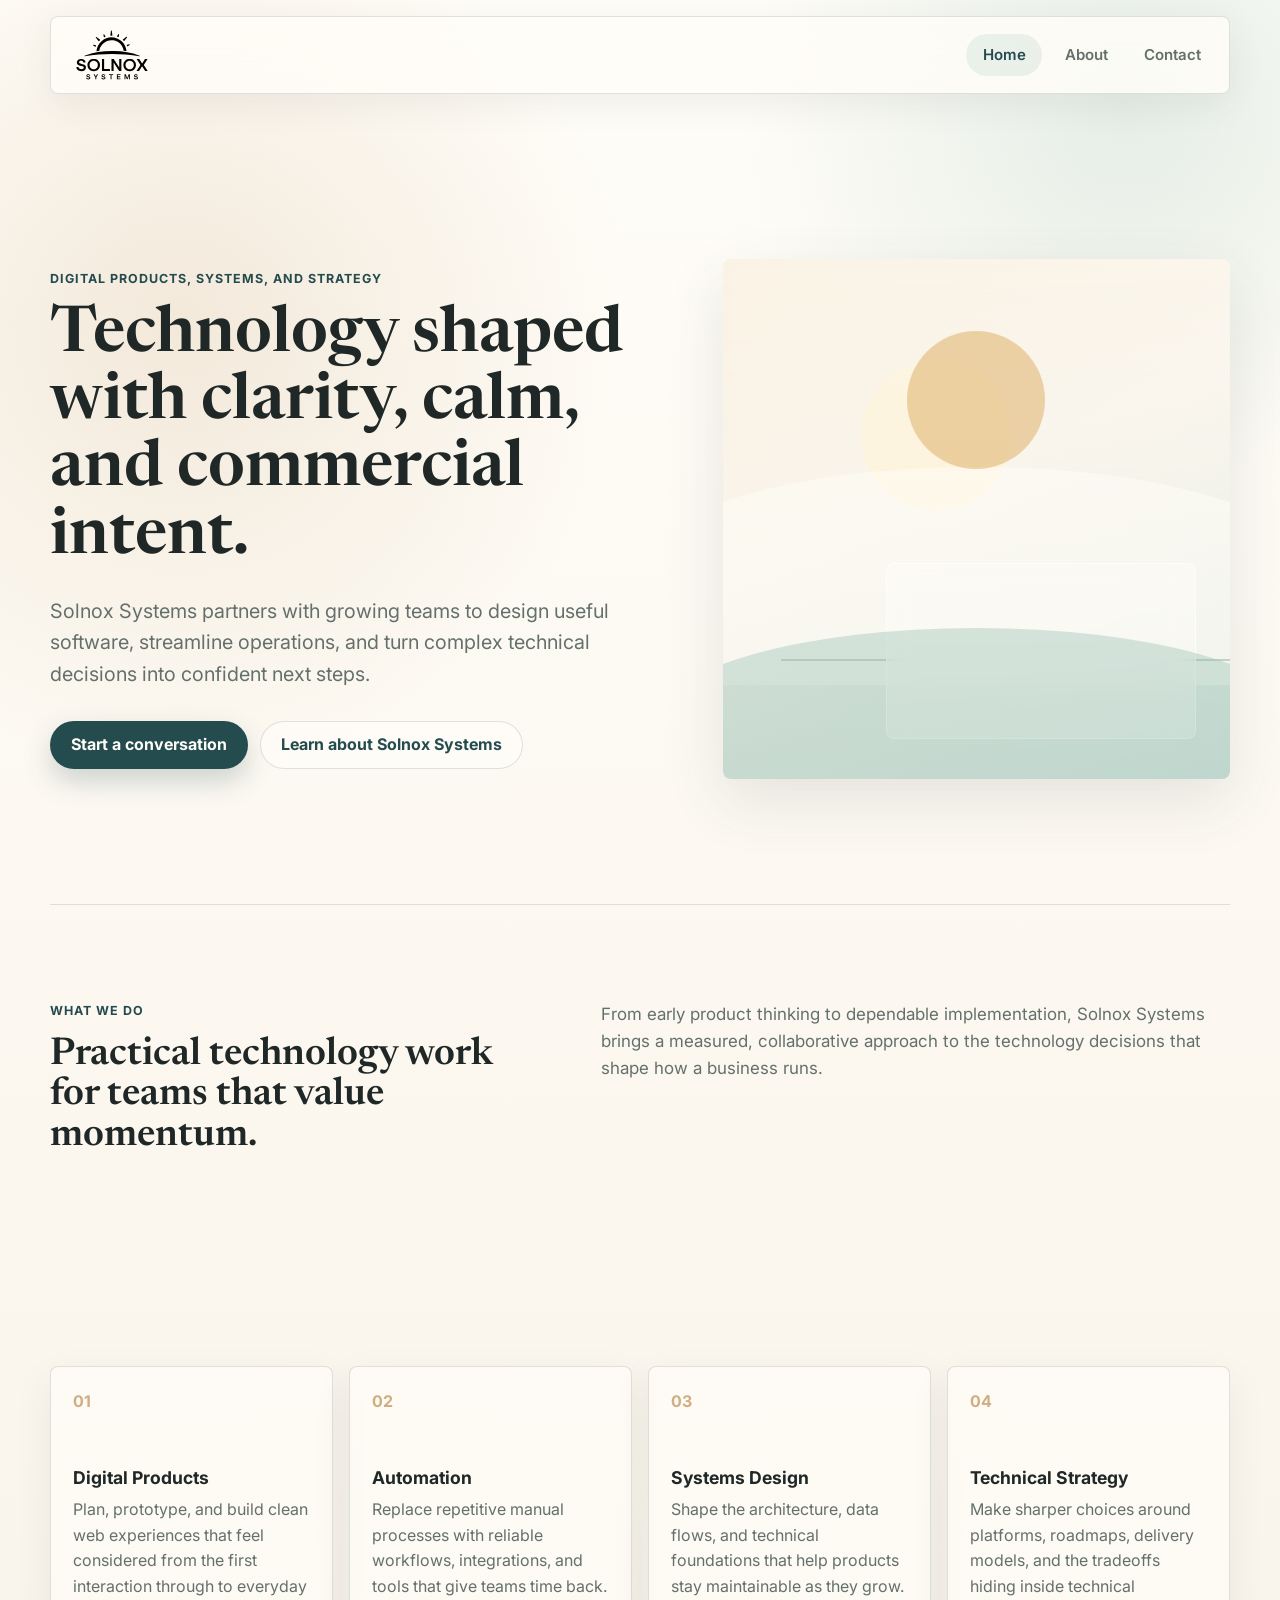
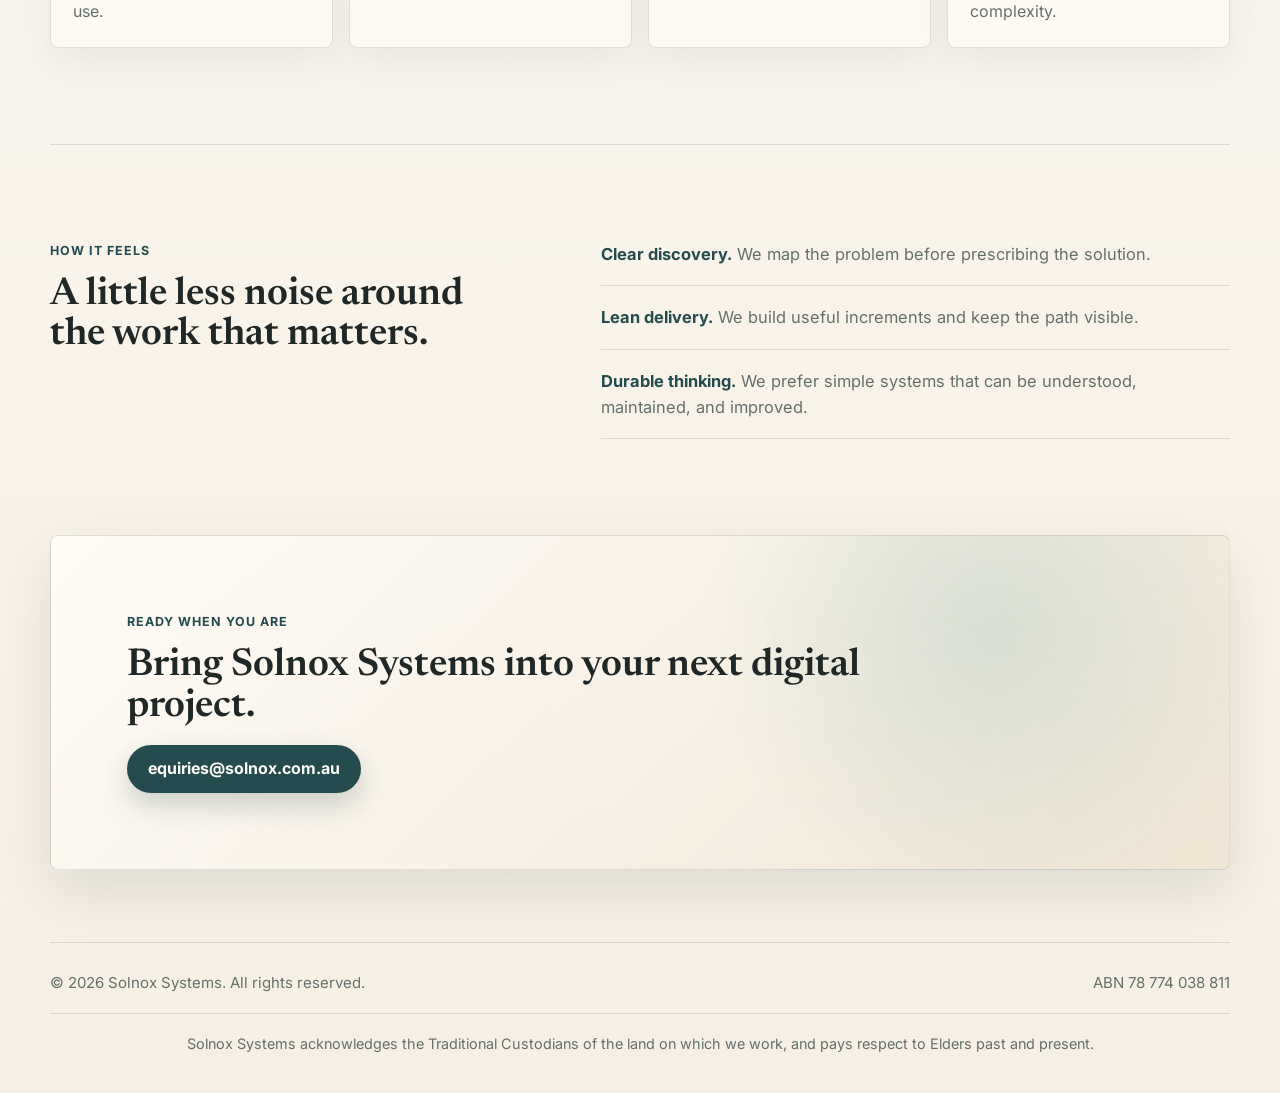
==== index.html @ 491b3a0f "Initial Website Template" ====
<!doctype html>
<html lang="en">
  <head>
    <meta charset="utf-8">
    <meta name="viewport" content="width=device-width, initial-scale=1">
    <meta
      name="description"
      content="Solnox Systems helps teams design and build thoughtful digital products, automation, and resilient technology systems."
    >
    <title>Solnox Systems | Thoughtful Technology Systems</title>
    <link rel="preconnect" href="https://fonts.googleapis.com">
    <link rel="preconnect" href="https://fonts.gstatic.com" crossorigin>
    <link
      href="https://fonts.googleapis.com/css2?family=Inter:wght@400;500;600;700&family=Newsreader:opsz,wght@6..72,500;6..72,600&display=swap"
      rel="stylesheet"
    >
    <link rel="stylesheet" href="styles.css">
  </head>
  <body>
    <header class="site-header">
      <a class="brand" href="index.html" aria-label="Solnox Systems home">
        <img class="brand-logo" src="solnox.svg" alt="Solnox Systems">
      </a>
      <button class="nav-toggle" type="button" aria-expanded="false" aria-controls="site-nav">
        <span class="sr-only">Toggle navigation</span>
        <span></span>
        <span></span>
      </button>
      <nav class="site-nav" id="site-nav" aria-label="Primary navigation">
        <a class="active" href="index.html">Home</a>
        <a href="about.html">About</a>
        <a href="contact.html">Contact</a>
      </nav>
    </header>

    <main>
      <section class="hero">
        <div class="hero-art" aria-hidden="true">
          <span class="sun-disc"></span>
          <span class="shoreline"></span>
          <span class="glass-panel"></span>
        </div>
        <div class="hero-content">
          <p class="eyebrow">Digital products, systems, and strategy</p>
          <h1>Technology shaped with clarity, calm, and commercial intent.</h1>
          <p class="lead">
            Solnox Systems partners with growing teams to design useful software, streamline operations,
            and turn complex technical decisions into confident next steps.
          </p>
          <div class="button-row">
            <a class="button primary" href="contact.html">Start a conversation</a>
            <a class="button secondary" href="about.html">Learn about Solnox Systems</a>
          </div>
        </div>
      </section>

      <section class="section intro-band">
        <div class="section-heading">
          <p class="eyebrow">What we do</p>
          <h2>Practical technology work for teams that value momentum.</h2>
        </div>
        <p class="section-copy">
          From early product thinking to dependable implementation, Solnox Systems brings a measured,
          collaborative approach to the technology decisions that shape how a business runs.
        </p>
      </section>

      <section class="section services-grid" aria-label="Services">
        <article class="service-card">
          <span class="service-number">01</span>
          <h3>Digital Products</h3>
          <p>
            Plan, prototype, and build clean web experiences that feel considered from the first
            interaction through to everyday use.
          </p>
        </article>
        <article class="service-card">
          <span class="service-number">02</span>
          <h3>Automation</h3>
          <p>
            Replace repetitive manual processes with reliable workflows, integrations, and tools
            that give teams time back.
          </p>
        </article>
        <article class="service-card">
          <span class="service-number">03</span>
          <h3>Systems Design</h3>
          <p>
            Shape the architecture, data flows, and technical foundations that help products stay
            maintainable as they grow.
          </p>
        </article>
        <article class="service-card">
          <span class="service-number">04</span>
          <h3>Technical Strategy</h3>
          <p>
            Make sharper choices around platforms, roadmaps, delivery models, and the tradeoffs
            hiding inside technical complexity.
          </p>
        </article>
      </section>

      <section class="section split-section">
        <div>
          <p class="eyebrow">How it feels</p>
          <h2>A little less noise around the work that matters.</h2>
        </div>
        <div class="feature-list">
          <p>
            <strong>Clear discovery.</strong> We map the problem before prescribing the solution.
          </p>
          <p>
            <strong>Lean delivery.</strong> We build useful increments and keep the path visible.
          </p>
          <p>
            <strong>Durable thinking.</strong> We prefer simple systems that can be understood,
            maintained, and improved.
          </p>
        </div>
      </section>

      <section class="cta-section">
        <p class="eyebrow">Ready when you are</p>
        <h2>Bring Solnox Systems into your next digital project.</h2>
        <a class="button primary" href="mailto:equiries@solnox.com.au">equiries@solnox.com.au</a>
      </section>
    </main>

    <footer class="site-footer">
      <div class="footer-meta" aria-label="Company details">
        <p>&copy; <span id="year"></span> Solnox Systems. All rights reserved.</p>
        <span>ABN 78 774 038 811</span>
      </div>
      <p class="acknowledgement">
        Solnox Systems acknowledges the Traditional Custodians of the land on which we work, and
        pays respect to Elders past and present.
      </p>
    </footer>

    <script src="script.js"></script>
  </body>
</html>
---- styles.css ----
:root {
  --shell: #fbf7ef;
  --foam: #fffdf8;
  --sand: #e7d6bd;
  --warm-sand: #cfae84;
  --sea-glass: #8db9ad;
  --deep-sea: #244b4e;
  --ink: #202827;
  --muted: #64706b;
  --line: rgba(64, 83, 80, 0.16);
  --shadow: 0 22px 60px rgba(55, 70, 63, 0.12);
  --radius: 8px;
  --max-width: 1180px;
}

* {
  box-sizing: border-box;
}

html {
  scroll-behavior: smooth;
}

body {
  margin: 0;
  min-width: 320px;
  color: var(--ink);
  background:
    radial-gradient(circle at 14% 12%, rgba(207, 174, 132, 0.24), transparent 28rem),
    radial-gradient(circle at 88% 4%, rgba(141, 185, 173, 0.22), transparent 24rem),
    linear-gradient(180deg, var(--foam), var(--shell) 44%, #f6efe4);
  font-family: Inter, system-ui, -apple-system, BlinkMacSystemFont, "Segoe UI", sans-serif;
  line-height: 1.6;
}

body.nav-open {
  overflow: hidden;
}

a {
  color: inherit;
  text-decoration: none;
}

p,
h1,
h2,
h3 {
  margin-top: 0;
}

p {
  color: var(--muted);
}

.site-header {
  position: sticky;
  top: 0;
  z-index: 10;
  display: flex;
  align-items: center;
  justify-content: space-between;
  width: min(100% - 32px, var(--max-width));
  margin: 16px auto 0;
  padding: 12px 14px 12px 0;
  border: 1px solid var(--line);
  border-radius: var(--radius);
  background: rgba(255, 253, 248, 0.82);
  backdrop-filter: blur(18px);
  box-shadow: 0 10px 34px rgba(62, 70, 65, 0.08);
}

.brand {
  display: inline-flex;
  align-items: center;
  gap: 10px;
  font-weight: 700;
  letter-spacing: 0;
  margin-left: -10px;
}

.brand-logo {
  display: block;
  width: 158px;
  height: auto;
  max-height: 52px;
  object-fit: contain;
  transform: translateX(-8px);
}

.site-nav {
  display: flex;
  align-items: center;
  gap: 6px;
}

.site-nav a {
  min-width: 76px;
  padding: 9px 14px;
  border-radius: 999px;
  color: var(--muted);
  font-size: 0.94rem;
  font-weight: 600;
  text-align: center;
}

.site-nav a:hover,
.site-nav a.active {
  color: var(--deep-sea);
  background: rgba(141, 185, 173, 0.17);
}

.nav-toggle {
  display: none;
  width: 44px;
  height: 44px;
  border: 1px solid var(--line);
  border-radius: var(--radius);
  background: var(--foam);
}

.nav-toggle span:not(.sr-only) {
  display: block;
  width: 18px;
  height: 2px;
  margin: 5px auto;
  background: var(--deep-sea);
}

.sr-only {
  position: absolute;
  width: 1px;
  height: 1px;
  padding: 0;
  overflow: hidden;
  clip: rect(0, 0, 0, 0);
  white-space: nowrap;
  border: 0;
}

.hero,
.page-hero,
.contact-hero,
.section,
.cta-section {
  width: min(100% - 32px, var(--max-width));
  margin: 0 auto;
}

.hero {
  display: grid;
  grid-template-columns: minmax(0, 1.08fr) minmax(320px, 0.92fr);
  gap: clamp(32px, 6vw, 80px);
  align-items: center;
  min-height: calc(100vh - 90px);
  padding: clamp(48px, 8vw, 96px) 0 56px;
}

.hero-content {
  order: 1;
}

.hero-art {
  position: relative;
  order: 2;
  min-height: 520px;
  border-radius: 8px;
  overflow: hidden;
  background:
    linear-gradient(180deg, rgba(255, 253, 248, 0.52), rgba(255, 253, 248, 0.08)),
    radial-gradient(circle at 42% 34%, rgba(252, 238, 208, 0.98) 0 74px, transparent 76px),
    linear-gradient(160deg, #f5e7d1 0%, #f7f1e6 42%, #d7e4de 100%);
  box-shadow: var(--shadow);
}

.hero-art::before,
.hero-art::after {
  position: absolute;
  content: "";
  inset: auto -18% 18% -18%;
  height: 42%;
  border-radius: 50% 50% 0 0;
  background: rgba(255, 253, 248, 0.54);
}

.hero-art::after {
  inset: auto -12% -5% -12%;
  height: 34%;
  background: rgba(141, 185, 173, 0.35);
}

.sun-disc {
  position: absolute;
  top: 72px;
  left: 50%;
  width: 138px;
  height: 138px;
  border-radius: 50%;
  background: rgba(224, 180, 111, 0.56);
  transform: translateX(-50%);
}

.shoreline {
  position: absolute;
  right: -30px;
  bottom: 118px;
  left: 58px;
  height: 2px;
  background: rgba(36, 75, 78, 0.22);
}

.glass-panel {
  position: absolute;
  right: 34px;
  bottom: 40px;
  width: min(62%, 310px);
  min-height: 176px;
  border: 1px solid rgba(255, 255, 255, 0.64);
  border-radius: var(--radius);
  background: rgba(255, 253, 248, 0.42);
  backdrop-filter: blur(12px);
}

.eyebrow {
  margin-bottom: 14px;
  color: var(--deep-sea);
  font-size: 0.78rem;
  font-weight: 700;
  letter-spacing: 0.08em;
  text-transform: uppercase;
}

h1,
h2,
h3 {
  color: var(--ink);
  line-height: 1.05;
}

h1,
h2 {
  font-family: Newsreader, Georgia, serif;
  font-weight: 600;
}

h1 {
  max-width: 720px;
  margin-bottom: 24px;
  font-size: clamp(2.45rem, 5vw, 4.45rem);
}

h2 {
  margin-bottom: 18px;
  font-size: clamp(1.8rem, 3vw, 2.8rem);
}

h3 {
  margin-bottom: 10px;
  font-size: 1.1rem;
}

.lead {
  max-width: 680px;
  margin-bottom: 30px;
  font-size: clamp(1.05rem, 2vw, 1.24rem);
}

.button-row {
  display: flex;
  flex-wrap: wrap;
  gap: 12px;
}

.button {
  display: inline-flex;
  align-items: center;
  justify-content: center;
  min-height: 48px;
  padding: 0 20px;
  border: 1px solid transparent;
  border-radius: 999px;
  font-weight: 700;
  transition: transform 180ms ease, box-shadow 180ms ease, background 180ms ease;
}

.button:hover {
  transform: translateY(-2px);
}

.button.primary {
  color: #fffdf8;
  background: var(--deep-sea);
  box-shadow: 0 12px 28px rgba(36, 75, 78, 0.22);
}

.button.secondary {
  color: var(--deep-sea);
  border-color: var(--line);
  background: rgba(255, 253, 248, 0.74);
}

.button.full {
  width: 100%;
}

.section {
  padding: clamp(58px, 8vw, 96px) 0;
}

.intro-band,
.split-section,
.approach-section {
  display: grid;
  grid-template-columns: minmax(0, 0.86fr) minmax(0, 1.14fr);
  gap: clamp(28px, 6vw, 80px);
  align-items: start;
  border-top: 1px solid var(--line);
}

.section-heading h2 {
  max-width: 620px;
}

.section-copy {
  max-width: 650px;
  font-size: 1.06rem;
}

.services-grid,
.values-grid {
  display: grid;
  grid-template-columns: repeat(4, minmax(0, 1fr));
  gap: 16px;
}

.service-card,
.values-grid article,
.contact-panel,
.timeline article {
  border: 1px solid var(--line);
  border-radius: var(--radius);
  background: rgba(255, 253, 248, 0.68);
  box-shadow: 0 14px 38px rgba(55, 70, 63, 0.08);
}

.service-card {
  min-height: 270px;
  padding: 22px;
}

.service-number,
.timeline span {
  display: inline-flex;
  margin-bottom: 54px;
  color: var(--warm-sand);
  font-weight: 700;
}

.service-card p,
.values-grid p,
.timeline p {
  margin-bottom: 0;
}

.feature-list {
  display: grid;
  gap: 18px;
}

.feature-list p {
  margin-bottom: 0;
  padding-bottom: 18px;
  border-bottom: 1px solid var(--line);
  font-size: 1.03rem;
}

.feature-list strong {
  color: var(--deep-sea);
}

.cta-section {
  margin-bottom: 72px;
  padding: clamp(42px, 7vw, 76px);
  border: 1px solid var(--line);
  border-radius: var(--radius);
  background:
    radial-gradient(circle at 80% 28%, rgba(141, 185, 173, 0.28), transparent 18rem),
    linear-gradient(135deg, rgba(255, 253, 248, 0.88), rgba(231, 214, 189, 0.38));
  box-shadow: var(--shadow);
}

.cta-section h2 {
  max-width: 760px;
}

.page-hero,
.contact-hero {
  padding: clamp(72px, 11vw, 132px) 0 clamp(52px, 7vw, 88px);
}

.page-hero h1,
.contact-hero h1 {
  max-width: 760px;
  font-size: clamp(2.3rem, 4.4vw, 4.05rem);
}

.values-grid {
  grid-template-columns: repeat(3, minmax(0, 1fr));
}

.values-grid article {
  min-height: 190px;
  padding: 24px;
}

.timeline {
  display: grid;
  grid-template-columns: repeat(4, minmax(0, 1fr));
  gap: 14px;
}

.timeline article {
  padding: 22px;
}

.timeline span {
  margin-bottom: 36px;
}

.contact-hero {
  display: grid;
  grid-template-columns: minmax(0, 1.1fr) minmax(320px, 0.9fr);
  gap: clamp(30px, 6vw, 76px);
  align-items: center;
}

.contact-panel {
  padding: clamp(26px, 4vw, 38px);
  background:
    radial-gradient(circle at 80% 0%, rgba(141, 185, 173, 0.22), transparent 14rem),
    rgba(255, 253, 248, 0.8);
}

.email-link {
  display: block;
  margin-bottom: 22px;
  color: var(--deep-sea);
  font-size: clamp(1.25rem, 3vw, 1.8rem);
  font-family: Newsreader, Georgia, serif;
  overflow-wrap: anywhere;
}

.site-footer {
  display: grid;
  gap: 18px;
  width: min(100% - 32px, var(--max-width));
  margin: 0 auto;
  padding: 28px 0 38px;
  border-top: 1px solid var(--line);
  color: var(--muted);
  font-size: 0.94rem;
}

.footer-meta {
  display: flex;
  align-items: center;
  justify-content: space-between;
  gap: 18px;
}

.site-footer p {
  margin-bottom: 0;
}

.site-footer a {
  color: var(--deep-sea);
  font-weight: 700;
}

.acknowledgement {
  max-width: none;
  padding-top: 18px;
  border-top: 1px solid var(--line);
  font-size: 0.9rem;
  text-align: center;
  white-space: nowrap;
}

@media (max-width: 940px) {
  .hero,
  .contact-hero,
  .intro-band,
  .split-section,
  .approach-section {
    grid-template-columns: 1fr;
  }

  .hero {
    min-height: auto;
  }

  .hero-art {
    order: 1;
    min-height: 380px;
  }

  .hero-content {
    order: 2;
  }

  .services-grid,
  .timeline {
    grid-template-columns: repeat(2, minmax(0, 1fr));
  }
}

@media (max-width: 720px) {
  .site-header {
    width: min(100% - 24px, var(--max-width));
  }

  .nav-toggle {
    display: block;
  }

  .site-nav {
    position: fixed;
    top: 78px;
    right: 12px;
    left: 12px;
    display: none;
    flex-direction: column;
    align-items: stretch;
    padding: 12px;
    border: 1px solid var(--line);
    border-radius: var(--radius);
    background: rgba(255, 253, 248, 0.96);
    box-shadow: var(--shadow);
  }

  body.nav-open .site-nav {
    display: flex;
  }

  .site-nav a {
    width: 100%;
    border-radius: var(--radius);
  }

  .hero,
  .page-hero,
  .contact-hero,
  .section,
  .cta-section,
  .site-footer {
    width: min(100% - 24px, var(--max-width));
  }

  h1,
  .page-hero h1,
  .contact-hero h1 {
    font-size: clamp(2.2rem, 10vw, 3.3rem);
  }

  .hero-art {
    min-height: 320px;
  }

  .services-grid,
  .values-grid,
  .timeline {
    grid-template-columns: 1fr;
  }

  .service-card {
    min-height: 220px;
  }

  .service-number {
    margin-bottom: 34px;
  }

  .site-footer {
    gap: 16px;
  }

  .footer-meta {
    flex-direction: column;
    align-items: flex-start;
    justify-content: flex-start;
    gap: 6px;
  }

  .acknowledgement {
    white-space: normal;
  }
}

@media (max-width: 420px) {
  .brand {
    font-size: 0.98rem;
  }

  .brand-logo {
    width: 132px;
  }

  .button-row,
  .button {
    width: 100%;
  }

  .cta-section {
    padding: 32px 20px;
  }
}
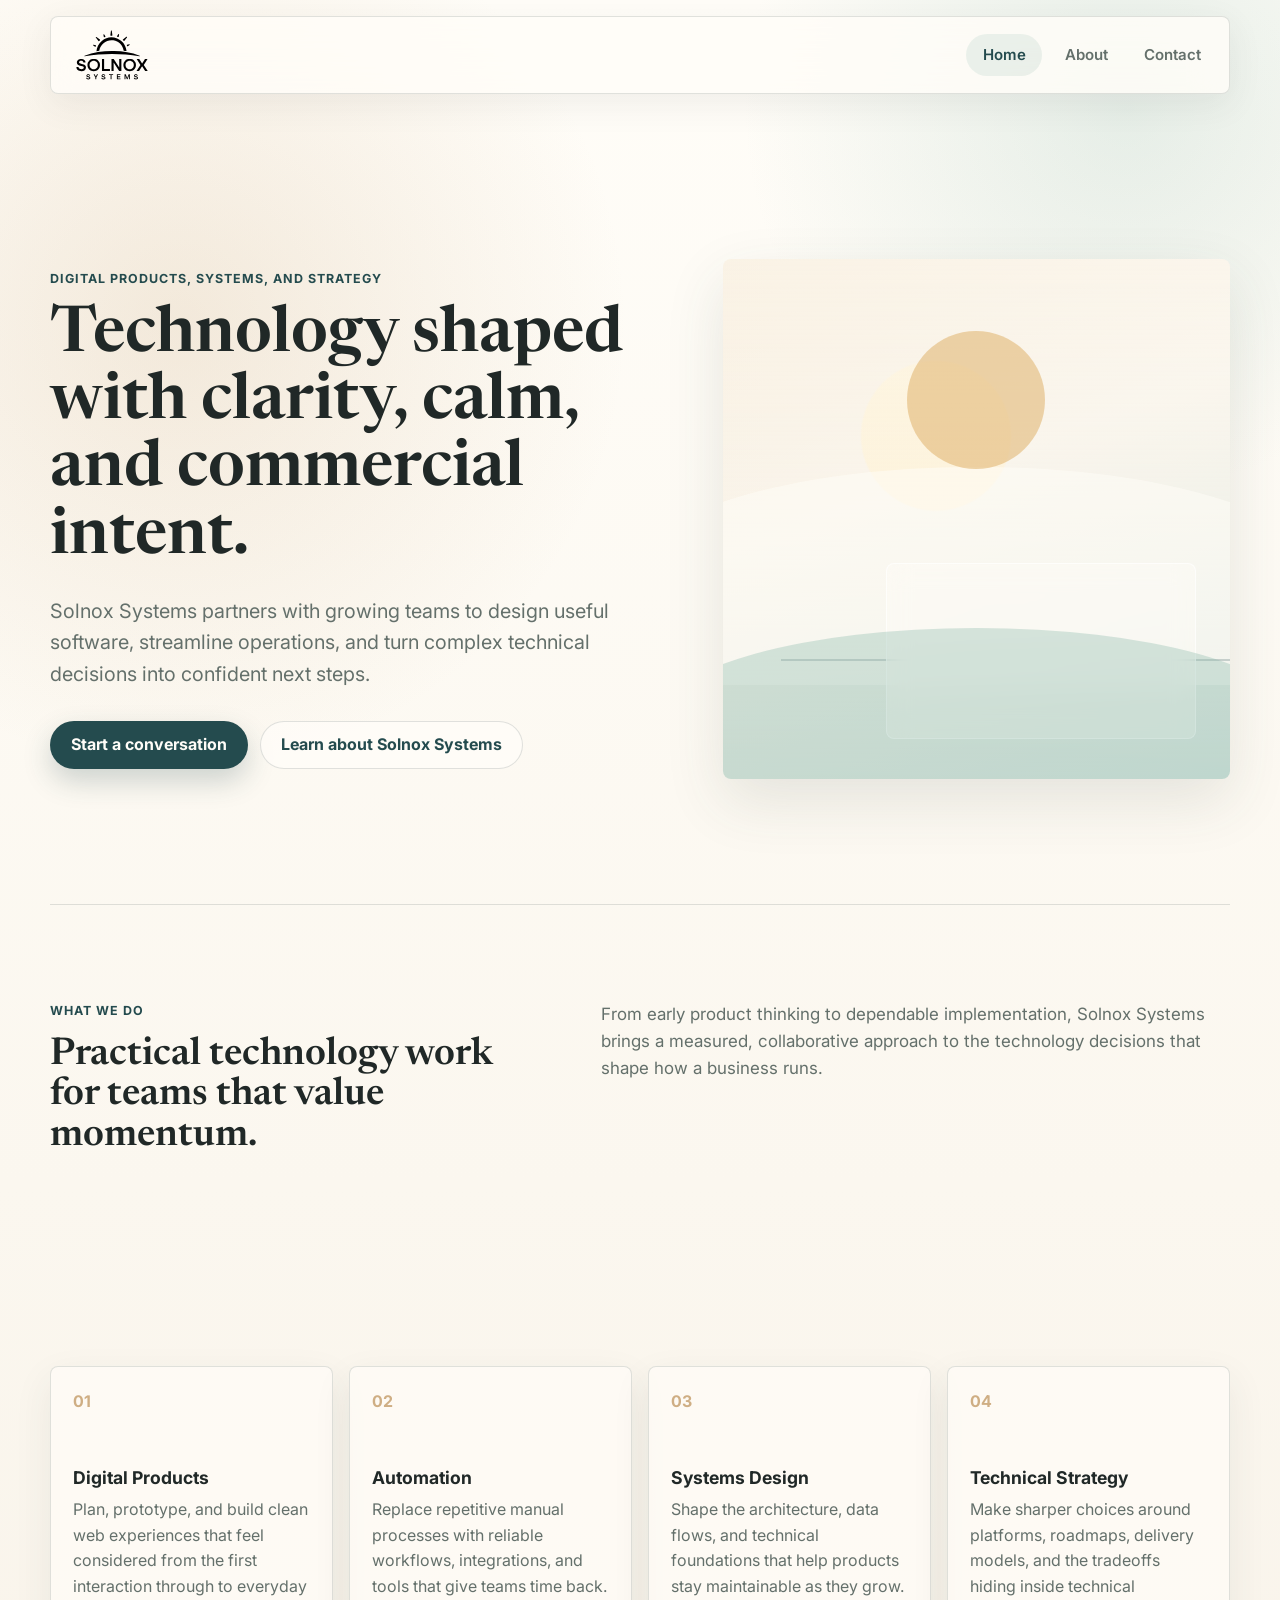
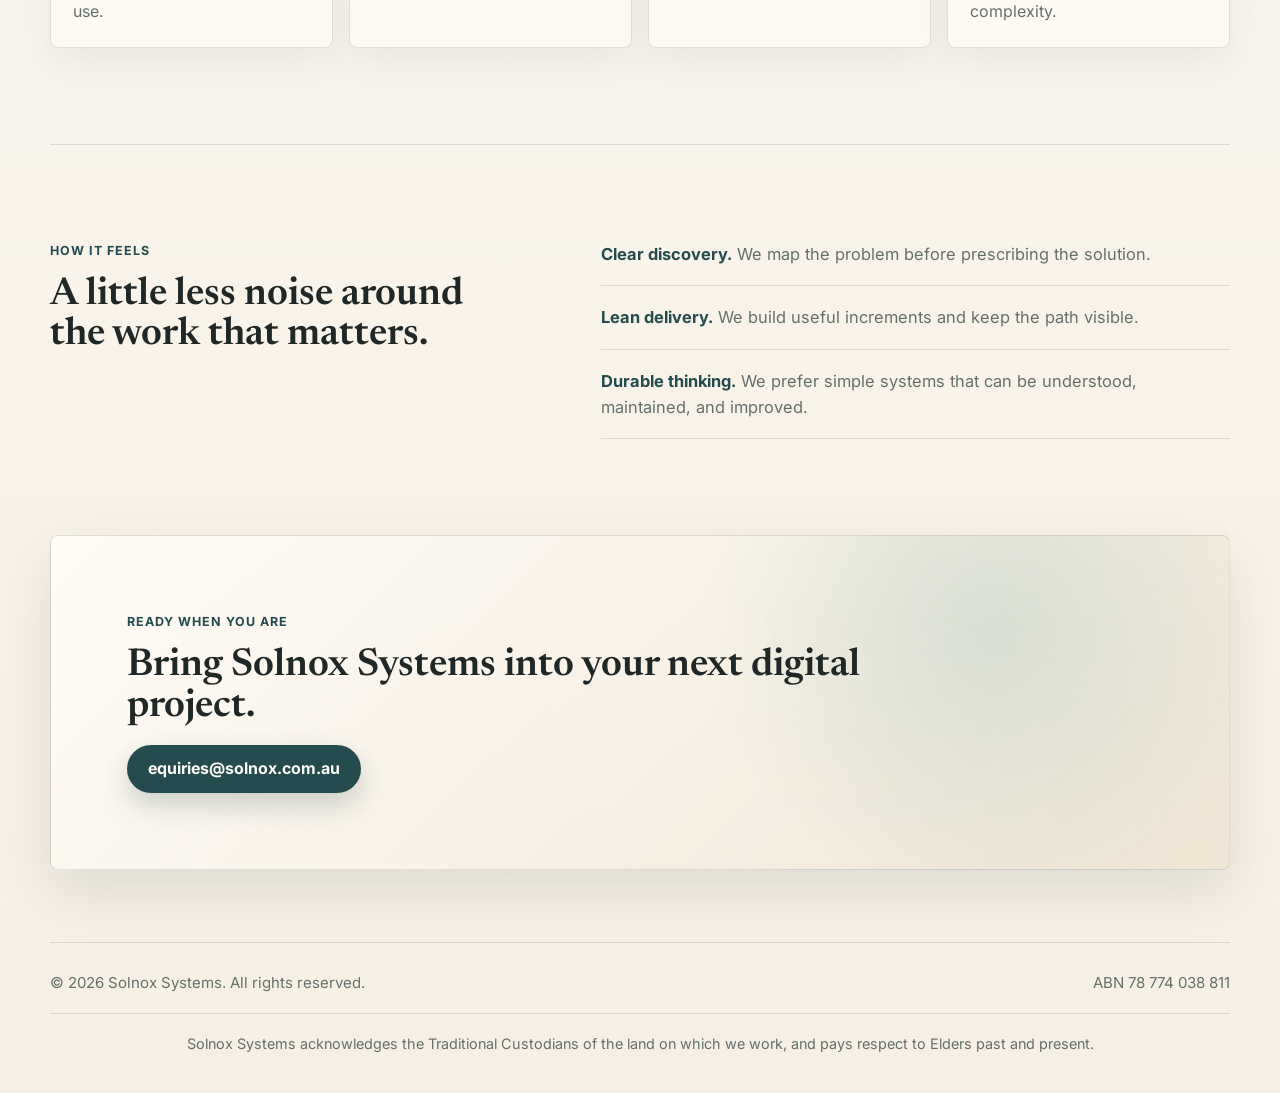
==== commit 186456dd: "Logo changes" ====
--- a/index.html
+++ b/index.html
@@ -8,6 +8,8 @@
       content="Solnox Systems helps teams design and build thoughtful digital products, automation, and resilient technology systems."
     >
     <title>Solnox Systems | Thoughtful Technology Systems</title>
+    <link rel="icon" href="logo/icon.png" type="image/png">
+    <link rel="apple-touch-icon" href="logo/icon.png">
     <link rel="preconnect" href="https://fonts.googleapis.com">
     <link rel="preconnect" href="https://fonts.gstatic.com" crossorigin>
     <link
@@ -19,7 +21,7 @@
   <body>
     <header class="site-header">
       <a class="brand" href="index.html" aria-label="Solnox Systems home">
-        <img class="brand-logo" src="solnox.svg" alt="Solnox Systems">
+        <img class="brand-logo" src="logo/header.svg" alt="Solnox Systems">
       </a>
       <button class="nav-toggle" type="button" aria-expanded="false" aria-controls="site-nav">
         <span class="sr-only">Toggle navigation</span>
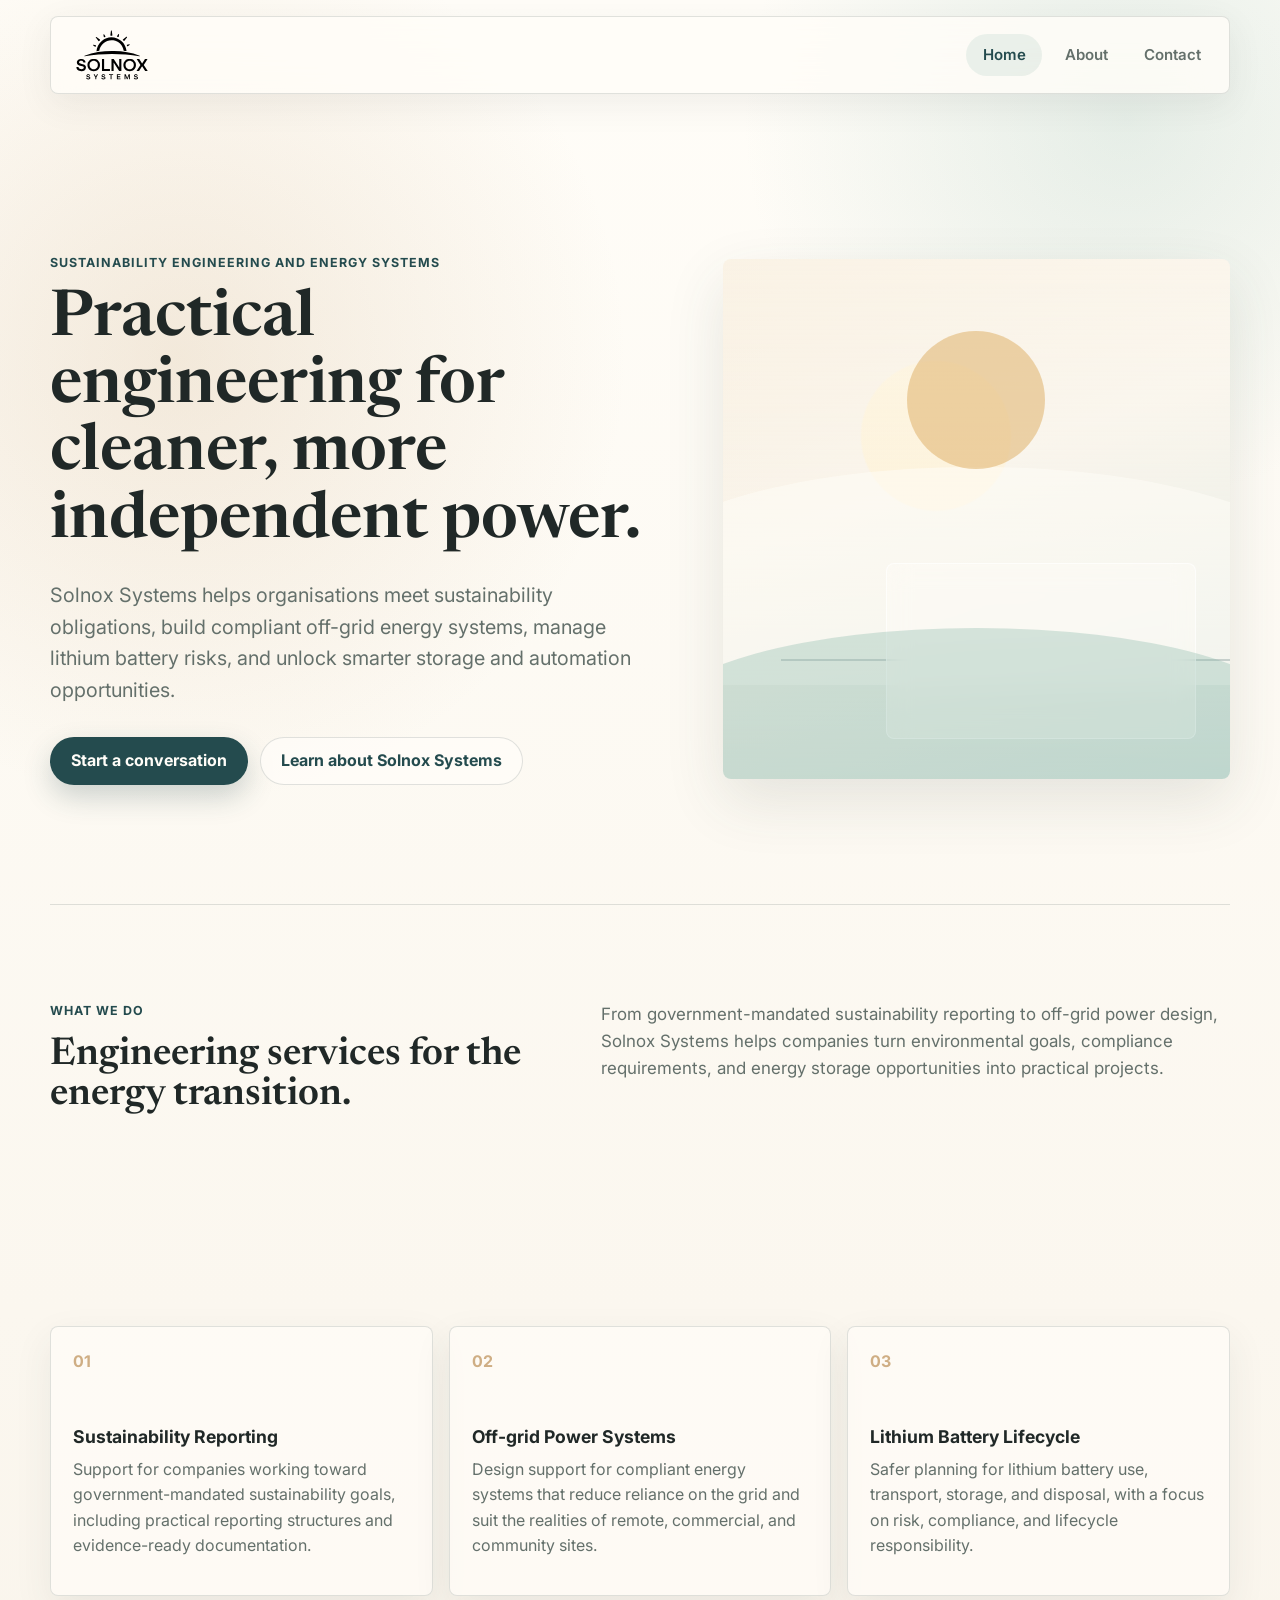
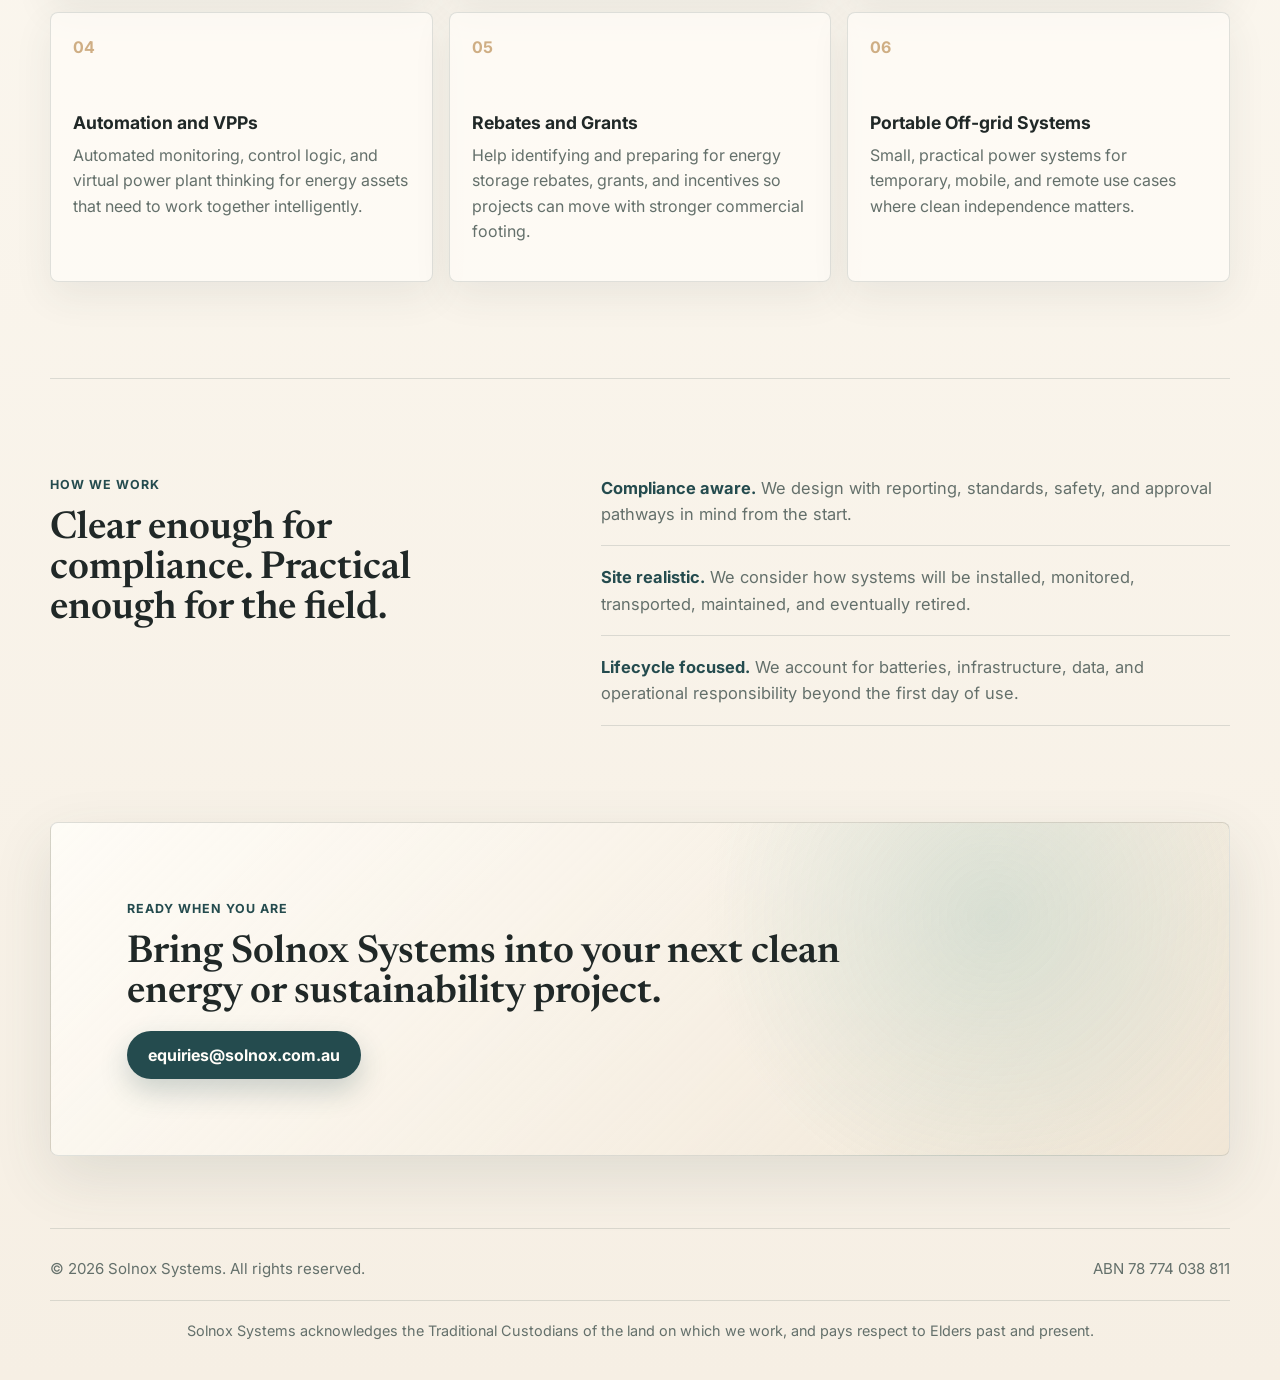
==== commit 0fb45d81: "Updated mission statement and made less generic" ====
--- a/index.html
+++ b/index.html
@@ -5,23 +5,23 @@
     <meta name="viewport" content="width=device-width, initial-scale=1">
     <meta
       name="description"
-      content="Solnox Systems helps teams design and build thoughtful digital products, automation, and resilient technology systems."
+      content="Solnox Systems helps companies plan compliant off-grid power, sustainability reporting, lithium battery logistics, virtual power plants, and energy storage projects."
     >
-    <title>Solnox Systems | Thoughtful Technology Systems</title>
-    <link rel="icon" href="logo/icon.png" type="image/png">
-    <link rel="apple-touch-icon" href="logo/icon.png">
+    <title>Solnox Systems | Sustainability Engineering Services</title>
+    <link rel="icon" href="/logo/icon.png" type="image/png">
+    <link rel="apple-touch-icon" href="/logo/icon.png">
     <link rel="preconnect" href="https://fonts.googleapis.com">
     <link rel="preconnect" href="https://fonts.gstatic.com" crossorigin>
     <link
       href="https://fonts.googleapis.com/css2?family=Inter:wght@400;500;600;700&family=Newsreader:opsz,wght@6..72,500;6..72,600&display=swap"
       rel="stylesheet"
     >
-    <link rel="stylesheet" href="styles.css">
+    <link rel="stylesheet" href="/styles.css">
   </head>
   <body>
     <header class="site-header">
-      <a class="brand" href="index.html" aria-label="Solnox Systems home">
-        <img class="brand-logo" src="logo/header.svg" alt="Solnox Systems">
+      <a class="brand" href="/" aria-label="Solnox Systems home">
+        <img class="brand-logo" src="/logo/header.svg" alt="Solnox Systems">
       </a>
       <button class="nav-toggle" type="button" aria-expanded="false" aria-controls="site-nav">
         <span class="sr-only">Toggle navigation</span>
@@ -29,9 +29,9 @@
         <span></span>
       </button>
       <nav class="site-nav" id="site-nav" aria-label="Primary navigation">
-        <a class="active" href="index.html">Home</a>
-        <a href="about.html">About</a>
-        <a href="contact.html">Contact</a>
+        <a class="active" href="/">Home</a>
+        <a href="/about">About</a>
+        <a href="/contact">Contact</a>
       </nav>
     </header>
 
@@ -43,15 +43,16 @@
           <span class="glass-panel"></span>
         </div>
         <div class="hero-content">
-          <p class="eyebrow">Digital products, systems, and strategy</p>
-          <h1>Technology shaped with clarity, calm, and commercial intent.</h1>
+          <p class="eyebrow">Sustainability engineering and energy systems</p>
+          <h1>Practical engineering for cleaner, more independent power.</h1>
           <p class="lead">
-            Solnox Systems partners with growing teams to design useful software, streamline operations,
-            and turn complex technical decisions into confident next steps.
+            Solnox Systems helps organisations meet sustainability obligations, build compliant
+            off-grid energy systems, manage lithium battery risks, and unlock smarter storage and
+            automation opportunities.
           </p>
           <div class="button-row">
-            <a class="button primary" href="contact.html">Start a conversation</a>
-            <a class="button secondary" href="about.html">Learn about Solnox Systems</a>
+            <a class="button primary" href="/contact">Start a conversation</a>
+            <a class="button secondary" href="/about">Learn about Solnox Systems</a>
           </div>
         </div>
       </section>
@@ -59,71 +60,90 @@
       <section class="section intro-band">
         <div class="section-heading">
           <p class="eyebrow">What we do</p>
-          <h2>Practical technology work for teams that value momentum.</h2>
+          <h2>Engineering services for the energy transition.</h2>
         </div>
         <p class="section-copy">
-          From early product thinking to dependable implementation, Solnox Systems brings a measured,
-          collaborative approach to the technology decisions that shape how a business runs.
+          From government-mandated sustainability reporting to off-grid power design, Solnox Systems
+          helps companies turn environmental goals, compliance requirements, and energy storage
+          opportunities into practical projects.
         </p>
       </section>
 
       <section class="section services-grid" aria-label="Services">
         <article class="service-card">
           <span class="service-number">01</span>
-          <h3>Digital Products</h3>
+          <h3>Sustainability Reporting</h3>
           <p>
-            Plan, prototype, and build clean web experiences that feel considered from the first
-            interaction through to everyday use.
+            Support for companies working toward government-mandated sustainability goals, including
+            practical reporting structures and evidence-ready documentation.
           </p>
         </article>
         <article class="service-card">
           <span class="service-number">02</span>
-          <h3>Automation</h3>
+          <h3>Off-grid Power Systems</h3>
           <p>
-            Replace repetitive manual processes with reliable workflows, integrations, and tools
-            that give teams time back.
+            Design support for compliant energy systems that reduce reliance on the grid and suit
+            the realities of remote, commercial, and community sites.
           </p>
         </article>
         <article class="service-card">
           <span class="service-number">03</span>
-          <h3>Systems Design</h3>
+          <h3>Lithium Battery Lifecycle</h3>
           <p>
-            Shape the architecture, data flows, and technical foundations that help products stay
-            maintainable as they grow.
+            Safer planning for lithium battery use, transport, storage, and disposal, with a focus
+            on risk, compliance, and lifecycle responsibility.
           </p>
         </article>
         <article class="service-card">
           <span class="service-number">04</span>
-          <h3>Technical Strategy</h3>
+          <h3>Automation and VPPs</h3>
           <p>
-            Make sharper choices around platforms, roadmaps, delivery models, and the tradeoffs
-            hiding inside technical complexity.
+            Automated monitoring, control logic, and virtual power plant thinking for energy assets
+            that need to work together intelligently.
+          </p>
+        </article>
+        <article class="service-card">
+          <span class="service-number">05</span>
+          <h3>Rebates and Grants</h3>
+          <p>
+            Help identifying and preparing for energy storage rebates, grants, and incentives so
+            projects can move with stronger commercial footing.
+          </p>
+        </article>
+        <article class="service-card">
+          <span class="service-number">06</span>
+          <h3>Portable Off-grid Systems</h3>
+          <p>
+            Small, practical power systems for temporary, mobile, and remote use cases where clean
+            independence matters.
           </p>
         </article>
       </section>
 
       <section class="section split-section">
         <div>
-          <p class="eyebrow">How it feels</p>
-          <h2>A little less noise around the work that matters.</h2>
+          <p class="eyebrow">How we work</p>
+          <h2>Clear enough for compliance. Practical enough for the field.</h2>
         </div>
         <div class="feature-list">
           <p>
-            <strong>Clear discovery.</strong> We map the problem before prescribing the solution.
+            <strong>Compliance aware.</strong> We design with reporting, standards, safety, and
+            approval pathways in mind from the start.
           </p>
           <p>
-            <strong>Lean delivery.</strong> We build useful increments and keep the path visible.
+            <strong>Site realistic.</strong> We consider how systems will be installed, monitored,
+            transported, maintained, and eventually retired.
           </p>
           <p>
-            <strong>Durable thinking.</strong> We prefer simple systems that can be understood,
-            maintained, and improved.
+            <strong>Lifecycle focused.</strong> We account for batteries, infrastructure, data, and
+            operational responsibility beyond the first day of use.
           </p>
         </div>
       </section>
 
       <section class="cta-section">
         <p class="eyebrow">Ready when you are</p>
-        <h2>Bring Solnox Systems into your next digital project.</h2>
+        <h2>Bring Solnox Systems into your next clean energy or sustainability project.</h2>
         <a class="button primary" href="mailto:equiries@solnox.com.au">equiries@solnox.com.au</a>
       </section>
     </main>
@@ -139,6 +159,6 @@
       </p>
     </footer>
 
-    <script src="script.js"></script>
+    <script src="/script.js"></script>
   </body>
 </html>
--- a/styles.css
+++ b/styles.css
@@ -329,7 +329,7 @@
 .services-grid,
 .values-grid {
   display: grid;
-  grid-template-columns: repeat(4, minmax(0, 1fr));
+  grid-template-columns: repeat(3, minmax(0, 1fr));
   gap: 16px;
 }
 
@@ -413,6 +413,77 @@
   padding: 24px;
 }
 
+.team-section {
+  border-top: 1px solid var(--line);
+}
+
+.team-intro {
+  display: grid;
+  grid-template-columns: minmax(0, 0.86fr) minmax(0, 1.14fr);
+  gap: clamp(28px, 6vw, 80px);
+  align-items: start;
+}
+
+.team-grid {
+  display: grid;
+  grid-template-columns: repeat(2, minmax(0, 1fr));
+  gap: 18px;
+  margin-top: 28px;
+}
+
+.team-card {
+  overflow: hidden;
+  border: 1px solid var(--line);
+  border-radius: var(--radius);
+  background: rgba(255, 253, 248, 0.72);
+  box-shadow: 0 14px 38px rgba(55, 70, 63, 0.08);
+}
+
+.team-card img {
+  display: block;
+  width: 100%;
+  aspect-ratio: 4 / 5;
+  object-fit: cover;
+}
+
+.team-card-content {
+  padding: 24px;
+}
+
+.team-card-content h3 {
+  margin-bottom: 12px;
+  font-size: clamp(1.35rem, 2.4vw, 1.8rem);
+}
+
+.team-card-content p:last-child {
+  margin-bottom: 0;
+}
+
+.origin-story {
+  display: grid;
+  grid-template-columns: repeat(2, minmax(0, 1fr));
+  gap: 18px;
+  margin-top: 28px;
+}
+
+.origin-story article {
+  min-height: 230px;
+  padding: 24px;
+  border: 1px solid var(--line);
+  border-radius: var(--radius);
+  background: rgba(255, 253, 248, 0.68);
+  box-shadow: 0 14px 38px rgba(55, 70, 63, 0.08);
+}
+
+.origin-story h3 {
+  margin-bottom: 12px;
+}
+
+.origin-story p {
+  margin-bottom: 0;
+  font-size: 1.03rem;
+}
+
 .timeline {
   display: grid;
   grid-template-columns: repeat(4, minmax(0, 1fr));
@@ -491,6 +562,7 @@
   .contact-hero,
   .intro-band,
   .split-section,
+  .team-intro,
   .approach-section {
     grid-template-columns: 1fr;
   }
@@ -509,6 +581,7 @@
   }
 
   .services-grid,
+  .team-grid,
   .timeline {
     grid-template-columns: repeat(2, minmax(0, 1fr));
   }
@@ -568,6 +641,8 @@
 
   .services-grid,
   .values-grid,
+  .team-grid,
+  .origin-story,
   .timeline {
     grid-template-columns: 1fr;
   }
